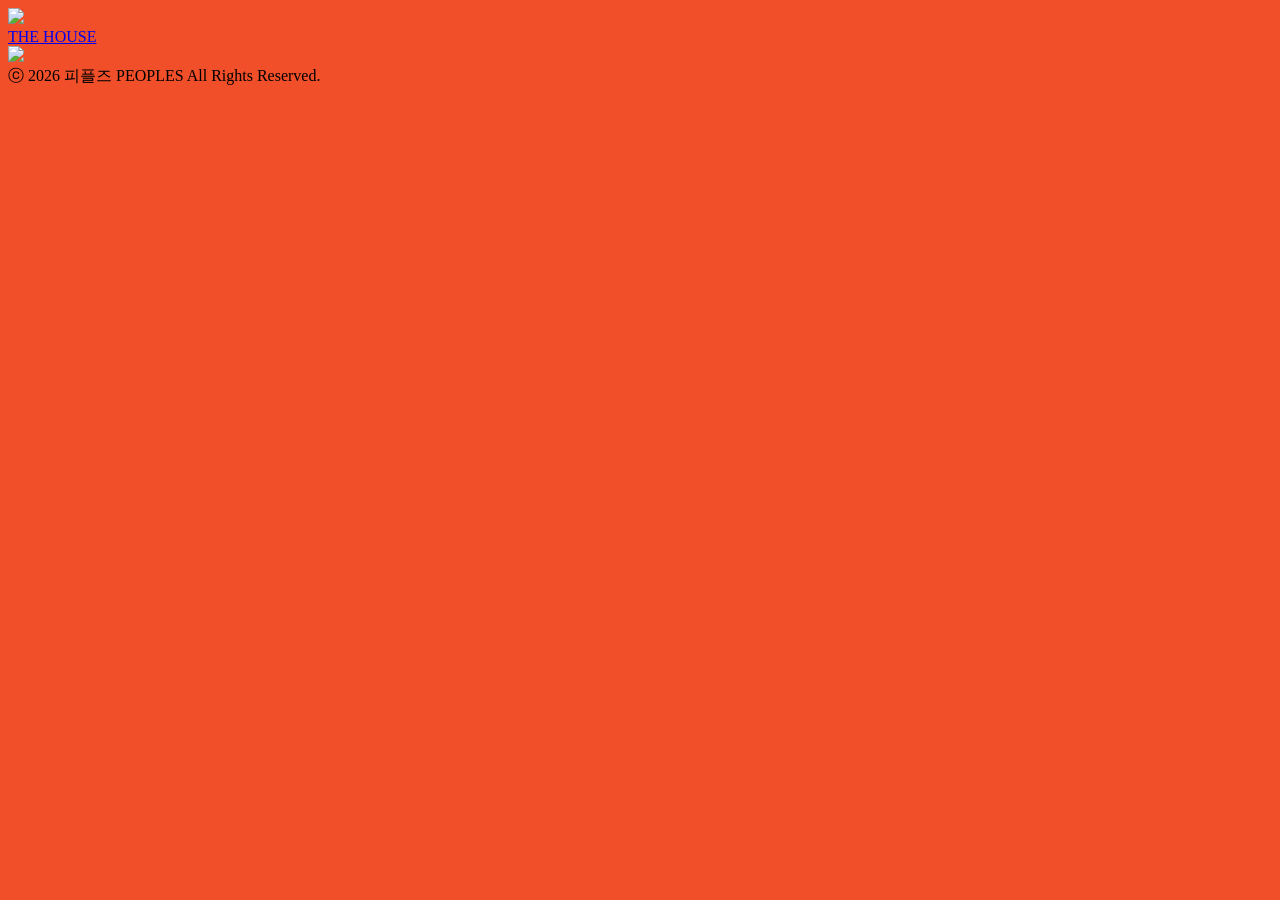
==== index.html @ d74b096f "Add files via upload" ====
<!DOCTYPE html>
<title>PEOPLES</title>
<meta charset="utf-8">
<head>
<link rel="stylesheet" href="pp-m-style.css"> 
</head>
<body style="background-color:#f04f29">
  <div class="peoples-main">
  <a href="file:///Users/bagsanhae/Desktop/WEBPAGE/peoples-thehouse-main.html">
    <div class="thehouseicon-group">
    <img class="houseicon-1" src="pp-main/houseicon.svg" />
    <div class="the-house">THE HOUSE</div>
    </div>
  </a>
  <img class="title-bg" src="pp-main/title_bg.svg" />
  <div class="_2026-peoples-all-rights-reserved">
    ⓒ 2026 피플즈 PEOPLES All Rights Reserved.
  </div>
</div>
</body>
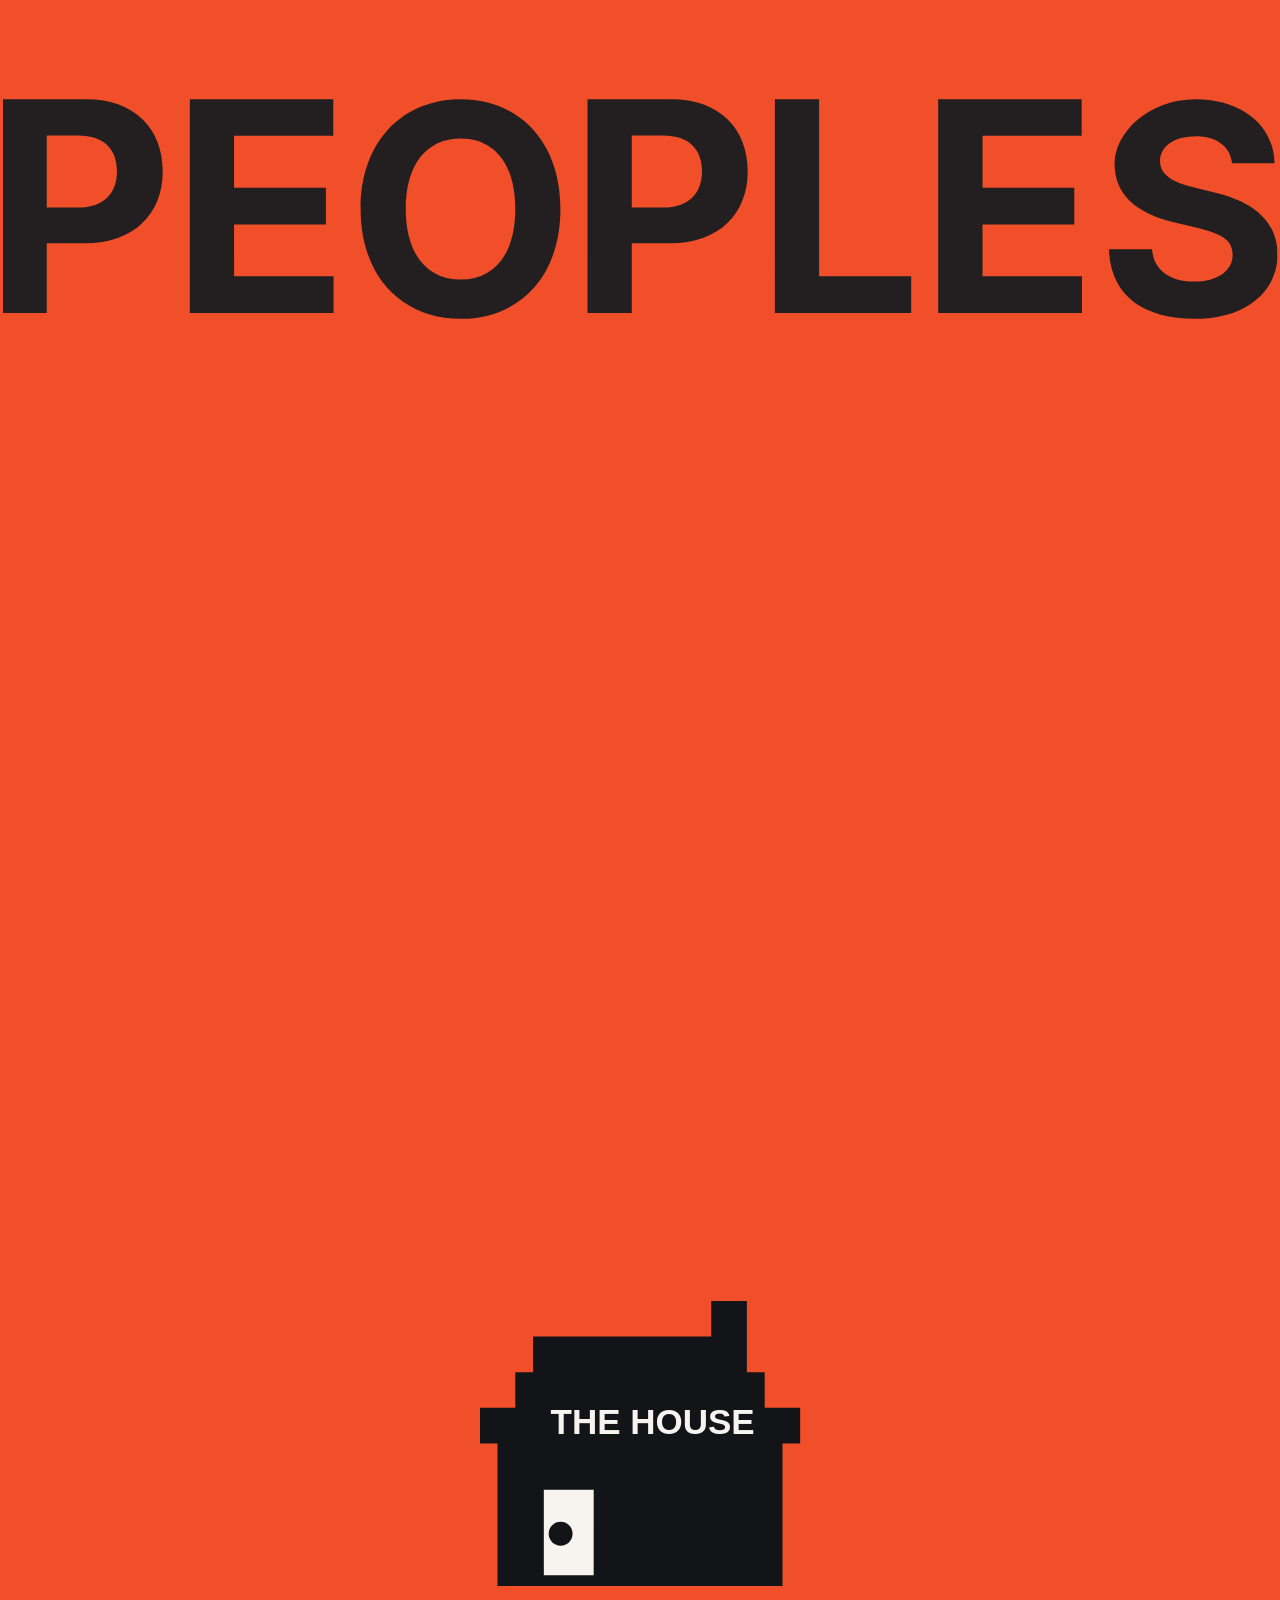
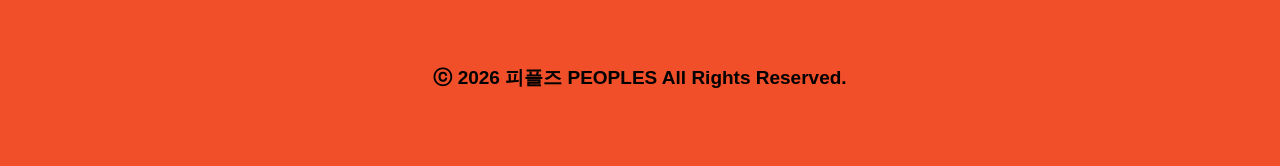
==== commit 4165759b: "Update index.html changed address a href -> ./ """ ====
--- a/index.html
+++ b/index.html
@@ -6,7 +6,7 @@
 </head>
 <body style="background-color:#f04f29">
   <div class="peoples-main">
-  <a href="file:///Users/bagsanhae/Desktop/WEBPAGE/peoples-thehouse-main.html">
+  <a href="./peoples-thehouse-main.html">
     <div class="thehouseicon-group">
     <img class="houseicon-1" src="pp-main/houseicon.svg" />
     <div class="the-house">THE HOUSE</div>
@@ -17,4 +17,4 @@
     ⓒ 2026 피플즈 PEOPLES All Rights Reserved.
   </div>
 </div>
-</body>+</body>
--- a/pp-m-style.css
+++ b/pp-m-style.css
@@ -0,0 +1,60 @@
+.peoples-main,
+.peoples-main * {
+  box-sizing: border-box;
+}
+.peoples-main {
+  background: #f04f29;
+  height: 1750px;
+  position: relative;
+}
+.title-bg {
+  width: 1275px;
+  height: 220px;
+  position: absolute;
+  left: 50%;
+  translate: -50%;
+  top: 91px;
+  overflow: visible;
+  aspect-ratio: 1275/220;
+}
+._2026-peoples-all-rights-reserved {
+  color: #000000;
+  text-align: center;
+  font-family: "NotoSansKr-Bold", sans-serif;
+  font-size: 19px;
+  font-weight: 700;
+  position: absolute;
+  left: 50%;
+  translate: -50%;
+  top: 1657px;
+}
+.thehouseicon-group {
+  position: absolute;
+  inset: 0;
+}
+ .houseicon-1 {
+  width: 321px;
+  height: 285px;
+  position: absolute;
+  left: 50%;
+  translate: -50%;
+  top: calc(50% - -418px);
+  overflow: visible;
+  aspect-ratio: 321/285;
+}
+ .the-house {
+  color: #f7f3ef;
+  box-sizing: border-box;
+  white-space: nowrap;
+  text-align: center;
+  font-family: "NotoSansKr-Black", sans-serif;
+  font-size: 35px;
+  font-weight: 900;
+  position: absolute;
+  right: 42.85%;
+  left: 42.92%;
+  width: 14.24%;
+  bottom: 17.94%;
+  top: 79.66%;
+  height: 2.4%;
+}
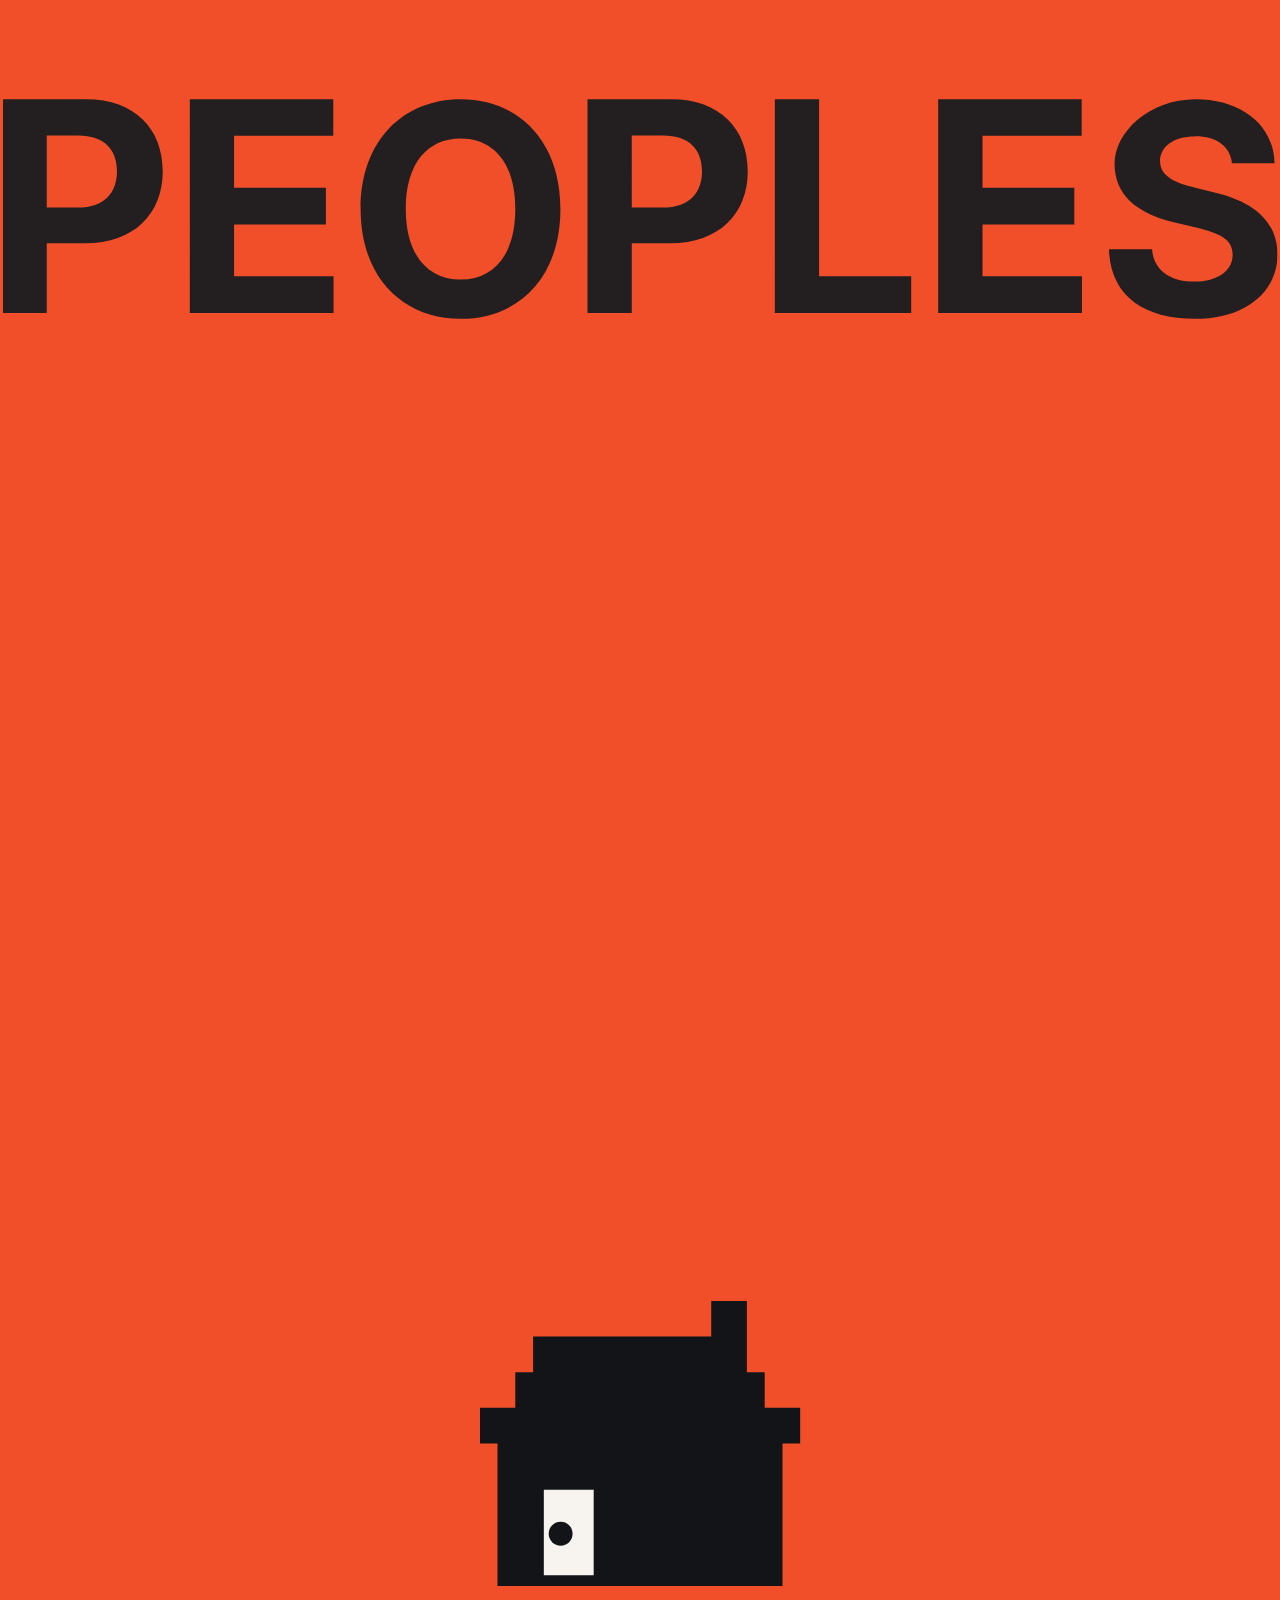
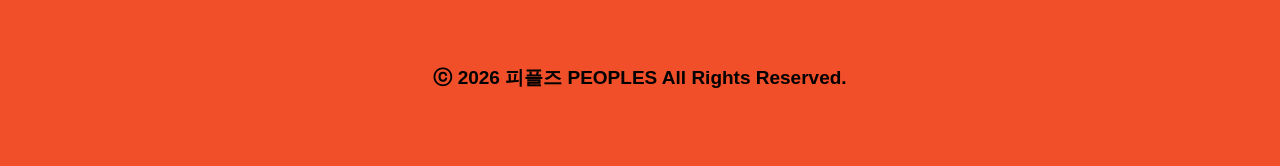
==== commit b771a201: "Update index.html text THE HOUSE 제거" ====
--- a/index.html
+++ b/index.html
@@ -6,11 +6,8 @@
 </head>
 <body style="background-color:#f04f29">
   <div class="peoples-main">
-  <a href="./peoples-thehouse-main.html">
-    <div class="thehouseicon-group">
-    <img class="houseicon-1" src="pp-main/houseicon.svg" />
-    <div class="the-house">THE HOUSE</div>
-    </div>
+  <a href="file:///Users/bagsanhae/Desktop/WEBPAGE/peoples-thehouse-main.html">
+   <img class="houseicon-1" src="pp-main/houseicon.svg" />
   </a>
   <img class="title-bg" src="pp-main/title_bg.svg" />
   <div class="_2026-peoples-all-rights-reserved">
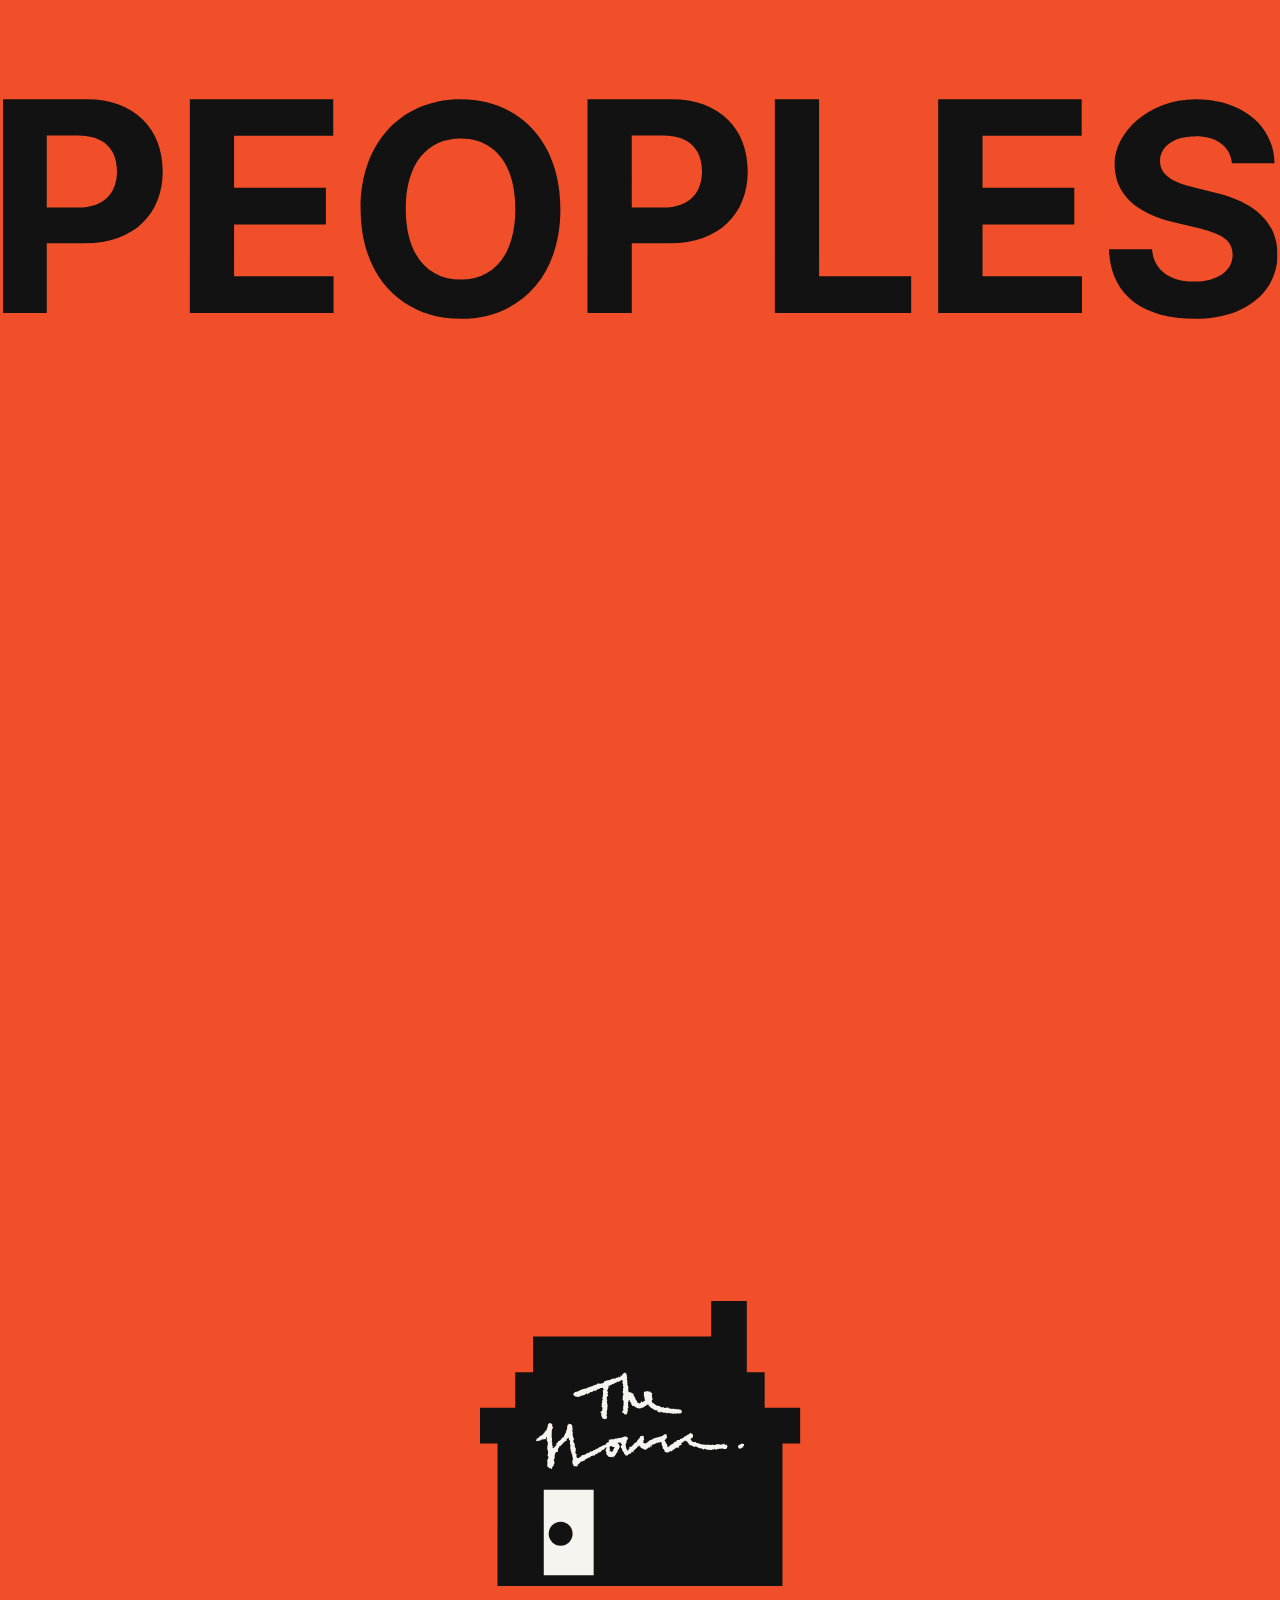
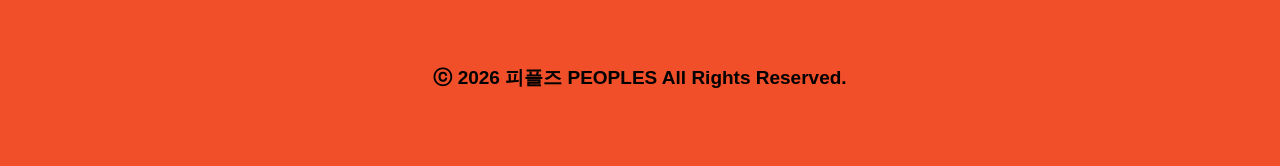
==== commit 65ee9db3: "Update index.html" ====
--- a/index.html
+++ b/index.html
@@ -6,7 +6,7 @@
 </head>
 <body style="background-color:#f04f29">
   <div class="peoples-main">
-  <a href="file:///Users/bagsanhae/Desktop/WEBPAGE/peoples-thehouse-main.html">
+  <a href="./peoples-thehouse-main.html">
    <img class="houseicon-1" src="pp-main/houseicon.svg" />
   </a>
   <img class="title-bg" src="pp-main/title_bg.svg" />
--- a/pp-m-style.css
+++ b/pp-m-style.css
@@ -28,11 +28,7 @@
   translate: -50%;
   top: 1657px;
 }
-.thehouseicon-group {
-  position: absolute;
-  inset: 0;
-}
- .houseicon-1 {
+.houseicon-1 {
   width: 321px;
   height: 285px;
   position: absolute;
@@ -42,19 +38,12 @@
   overflow: visible;
   aspect-ratio: 321/285;
 }
- .the-house {
+.the-house {
   color: #f7f3ef;
+  text-align: center;
   box-sizing: border-box;
   white-space: nowrap;
-  text-align: center;
   font-family: "NotoSansKr-Black", sans-serif;
   font-size: 35px;
   font-weight: 900;
-  position: absolute;
-  right: 42.85%;
-  left: 42.92%;
-  width: 14.24%;
-  bottom: 17.94%;
-  top: 79.66%;
-  height: 2.4%;
-}+}
